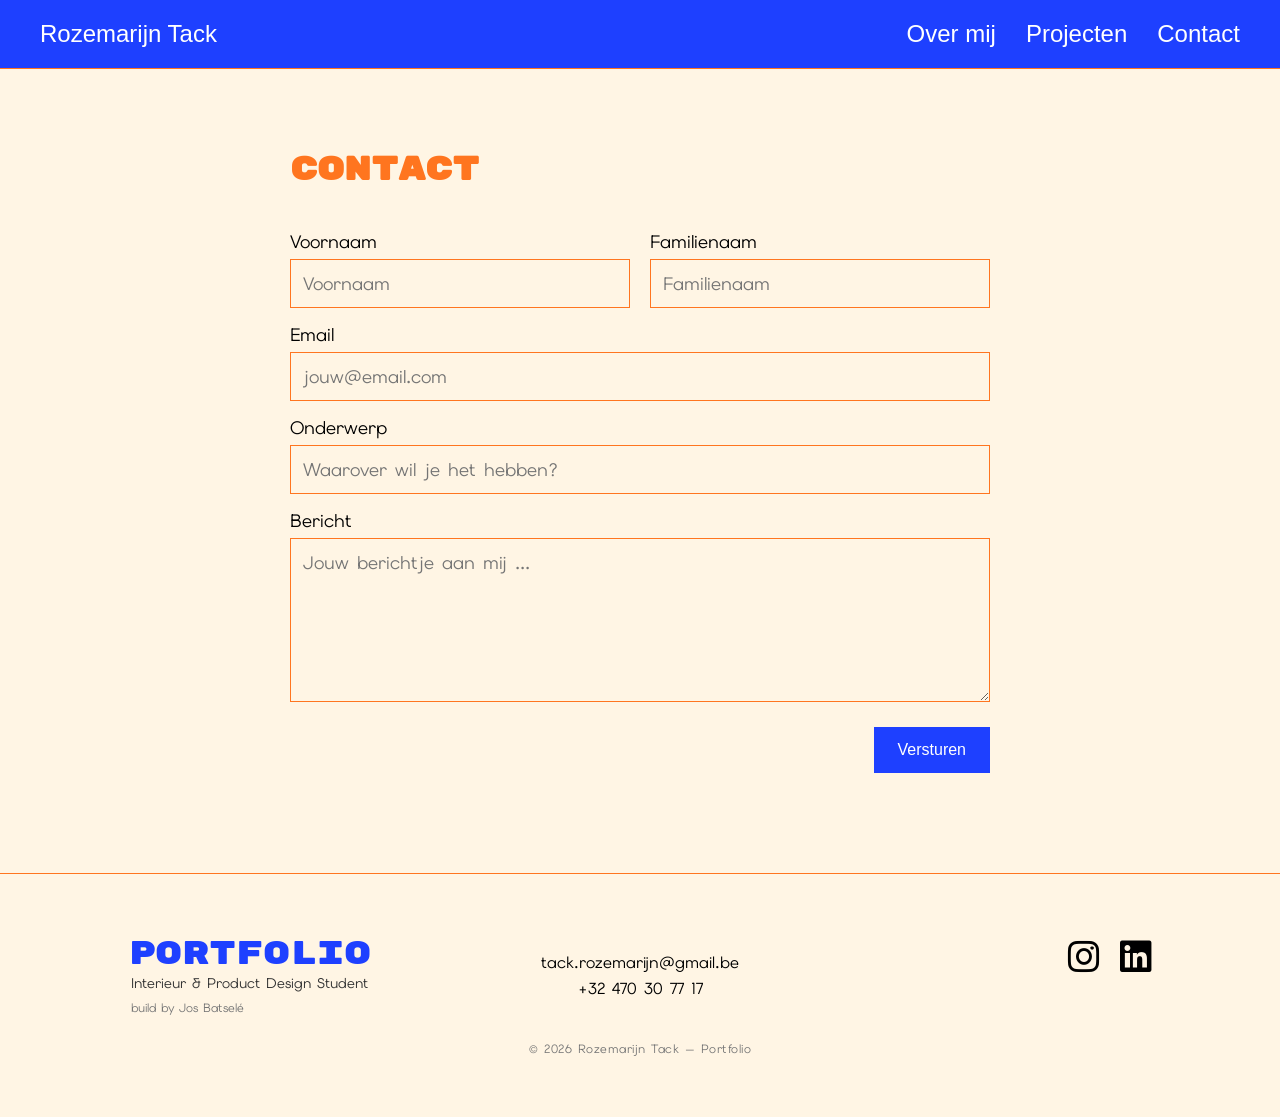
==== contact/index.html @ 30d370f1 "initial website" ====
<!doctype html>
<html lang="en">
  <head>
    <meta charset="UTF-8" />
    <meta name="viewport" content="width=device-width, initial-scale=1.0" />
    <title>Rozemarijn Tack - Portfolio</title>
    <link rel="stylesheet" href="/css/global.css" />
    <link rel="stylesheet" href="/css/contact.css" />

    <link rel="icon" href="/images/icon/Website Icon.png" type="image/png" />

    <!-- Fonts -->
    <link
      href="https://fonts.googleapis.com/css2?family=Rubik+Mono+One&display=swap"
      rel="stylesheet"
    />
    <link
      href="https://fonts.googleapis.com/css2?family=Elms+Sans&display=swap"
      rel="stylesheet"
    />

    <!----- Icons ----->
    <link
      rel="stylesheet"
      href="https://cdnjs.cloudflare.com/ajax/libs/font-awesome/6.5.0/css/all.min.css"
    />
    <link rel="icon" href="/images/icon/Website Icon.png" type="image/png" />
  </head>

  <body>
    <!----- Navigation ----->
    <nav class="contact-navbar">
      <div class="contact-logo"><a href="/index.html">Rozemarijn Tack</a></div>
      <ul class="contact-nav-links">
        <li><a href="/index.html#about">Over mij</a></li>
        <li><a href="/index.html#projects">Projecten</a></li>
        <li><a href="/contact/">Contact</a></li>
      </ul>
    </nav>

    <!-- Contact Section -->
    <section class="contact">
      <div class="contact-container">
        <h1>Contact</h1>

        <form
          class="contact-form"
          action="https://formspree.io/f/mnjoebre"
          method="POST"
        >
          <div class="form-row">
            <div class="form-group">
              <label>Voornaam</label>
              <input
                type="text"
                name="voornaam"
                placeholder="Voornaam"
                required
              />
            </div>

            <div class="form-group">
              <label>Familienaam</label>
              <input
                type="text"
                name="familienaam"
                placeholder="Familienaam"
                required
              />
            </div>
          </div>

          <div class="form-group">
            <label>Email</label>
            <input
              type="email"
              name="email"
              placeholder="jouw@email.com"
              required
            />
          </div>

          <div class="form-group">
            <label>Onderwerp</label>
            <input
              type="text"
              name="subject"
              placeholder="Waarover wil je het hebben?"
            />
          </div>

          <div class="form-group">
            <label>Bericht</label>
            <textarea
              name="message"
              rows="6"
              placeholder="Jouw berichtje aan mij ..."
              required
            ></textarea>
          </div>

          <button type="submit" class="contact-button">Versturen</button>
        </form>
      </div>
    </section>
  </body>

  <footer class="footer">
    <div class="footer-container">
      <div class="footer-top">
        <div class="footer-left">
          <p class="footer-title">Portfolio</p>
          <p class="footer-subtitle">Interieur & Product Design Student</p>
          <p class="footer-credits">build by <a href="">Jos Batselé</a></p>
        </div>

        <div class="footer-center">
          <p>
            <a href="mailto:tack.rozemarijn@gmail.com">
              tack.rozemarijn@gmail.be
            </a>
          </p>
          <p><a href="tel:+32470307717">+32 470 30 77 17</a></p>
        </div>

        <div class="footer-right">
          <a
            href="https://www.instagram.com/loumi_designstudio/"
            target="_blank"
            class="icon"
          >
            <i class="fa-brands fa-instagram"></i>
          </a>
          <a href="https://www.linkedin.com/" target="_blank" class="icon">
            <i class="fa-brands fa-linkedin"></i>
          </a>
        </div>
      </div>

      <div class="footer-bottom">
        <p class="footer-copyright">© 2026 Rozemarijn Tack — Portfolio</p>
      </div>
    </div>
  </footer>
</html>
---- css/global.css ----
/* ======= RESET ======= */
* {
  margin: 0;
  padding: 0;
  box-sizing: border-box;
}

/* ======= BODY ======= */

body {
  font-family: "Elms Sans", sans-serif;
  background-color: #fff5e4;
  color: black;
  padding-top: 80px;
  /* -ms-overflow-style: none; */
}

/* ======= SCROLL ======= */

html {
  scroll-behavior: smooth;
  scroll-padding-top: 140px;
}

::-webkit-scrollbar {
  width: 6px;
  /* width: 0px;
  background: transparent; */
}

::-webkit-scrollbar-track {
  background: #fff5e4;
}

::-webkit-scrollbar-thumb {
  background: #1e40ff;
  border-radius: 10px;
}

/* ======= NAVBAR ======= */

.navbar {
  display: flex;
  justify-content: space-between;
  align-items: center;
  padding: 20px 40px;
  border-bottom: 1px solid #ff751f;
  position: fixed;
  top: 0;
  left: 0;
  right: 0;
  width: auto;
  background: #fff5e4;
  z-index: 1000;
  transition: 0.1s;
}

.logo a {
  text-decoration: none;
  color: black;
  font-size: 24px;
  font-family: Arial, Helvetica, sans-serif;
}

.nav-links {
  list-style: none;
  display: flex;
  gap: 30px;
}

.nav-links a {
  text-decoration: none;
  color: black;
  font-size: 24px;
  font-family: Arial, Helvetica, sans-serif;
}

.nav-links a:hover {
  color: #1e40ff;
}

.navbar.scrolled {
  background-color: #1e40ff;
  border-bottom: 1px solid rgba(255, 255, 255, 0.2);
}

.navbar.scrolled .logo a,
.navbar.scrolled .nav-links a {
  color: white;
}

.navbar.scrolled .menu-toggle span {
  background: white;
}

.menu-toggle {
  display: none;
  flex-direction: column;
  cursor: pointer;
  gap: 5px;
  margin-left: auto;
}

.menu-toggle span {
  width: 25px;
  height: 3px;
  background: black;
  display: block;
  transition: 0.1s;
}

@media (max-width: 768px) {

  .navbar {
    flex-direction: row;
    justify-content: space-between;
    align-items: center;
  }

  .menu-toggle {
    display: flex;
    margin-left: auto; 
  }

  .nav-links {
    position: absolute;
    top: 100%;
    left: 0;
    right: 0;

    display: flex;
    flex-direction: column;
    align-items: flex-end;

    gap: 15px;
    padding: 20px 40px;

    background: inherit;

    opacity: 0;
    transform: translateY(-8px);
    visibility: hidden;
    pointer-events: none;

    transition: 0.1s ease;
    border-bottom: 1px solid #ff751f;
  }

  .nav-links.active {
    opacity: 1;
    transform: translateY(0);
    visibility: visible;
    pointer-events: auto;
  }

  .nav-links li {
    width: 100%;
    display: flex;
    justify-content: flex-end; 
  }

  .nav-links a {
    text-align: right;
  }

  .navbar.scrolled .nav-links {
    background: #1e40ff;
  }
}

/* ======= TITLES ======= */

.section-title {
  font-family: "Rubik Mono One", monospace;
  font-size: 32px;
  color: #ff751f;
  margin-bottom: 40px;
  transition: color 0.3s ease;
}

.section-title:hover {
  color: #1e40ff;
}

.sub-title {
  font-size: 24px;
  color: #ff751f;
  margin-bottom: 15px;
}

.bold-text {
  color: #ff751f;
  font-weight: bold;
}

.image-credit {
  font-size: 12px;
  color: #777;
  margin-top: 6px;
  line-height: 1.6;
}

/* ======= FOOTER ======= */

.footer {
  border-top: 1px solid #ff751f;
  margin-top: 100px;
  padding: 60px 0;
}

.footer-container {
  width: 80%;
  margin: 0 auto;
}

.footer-top {
  display: grid;
  grid-template-columns: 1fr auto 1fr;
  align-items: start;
}

.footer-left {
  text-align: left;
}

.footer-center {
  display: flex;
  flex-direction: column;
  align-items: center;
  text-align: center;
  justify-content: flex-start; /* ✅ align to top */
  line-height: 1.6;
  margin-top: 16px; /* ❌ remove manual offset */
}

.footer-right {
  display: flex;
  justify-content: flex-end;
  align-items: flex-start; /* ✅ align to top */
  text-align: right;
  gap: 20px;
}

.footer-title {
  font-family: "Rubik Mono One", monospace;
  font-size: 32px;
  color: #1e40ff;
}

.footer-subtitle {
  font-size: 14px;
  margin-left: 3px;
  color: #333;
}

.footer-credits {
  text-align: left;
  font-size: 12px;
  margin: 8px 0px 0px 3px;
  color: #777;
}

.footer-credits a {
  text-decoration: none;
  color: #777; 
}

.footer-credits a:hover {
  color: #1e40ff;
  font-weight: 700;
}

.footer-center a {
  text-decoration: none;
  color: black;
}

.footer-center a:hover {
  color: #1e40ff;
}

.footer-right .icon {
  font-size: 36px;
  color: black;
}

.footer-right .icon:hover {
  color: #1e40ff;
}

.footer-bottom {
  text-align: center;
  margin-top: 25px;
}

.footer-copyright {
  font-size: 12px;
  color: #777;
  letter-spacing: 0.5px;
}

@media (max-width: 768px) {
  .footer-top {
    grid-template-columns: 1fr;
    text-align: center;
    gap: 20px;
  }

  .footer-left,
  .footer-center,
  .footer-right {
    justify-content: center;
    align-items: center;
    text-align: center;
  }

  .footer-right {
    justify-content: center;
  }
}
---- css/contact.css ----
* {
  margin: 0;
  padding: 0;
  box-sizing: border-box;
}

/* ----- Base ----- */
body {
  min-height: 100vh;
  font-family: "Elms Sans", sans-serif;
  background-color: #fff5e4;
  color: black;
  padding-top: 50px;
}

html, body {
  overflow-x: hidden;
}

/* ----- Navbar ----- */
.contact-navbar {
  display: flex;
  justify-content: space-between;
  align-items: center;
  padding: 20px 40px;
  border-bottom: 1px solid #ff751f;
  position: fixed;
  top: 0;
  left: 0;
  width: 100%;
  background: #1e40ff;
  z-index: 1000;
}

.contact-logo a {
  text-decoration: none;
  color: white;
  font-size: 24px;
  font-family: Arial, Helvetica, sans-serif;
}

.contact-nav-links {
  list-style: none;
  display: flex;
  gap: 30px;
}

.contact-nav-links a {
  text-decoration: none;
  color: white;
  font-family: Arial, Helvetica, sans-serif;
  font-size: 24px;
}

/* ----- Contact Section ----- */
.contact {
  width: 80%;
  margin: 100px auto 0 auto;
}

.contact-container {
  max-width: 700px;
  margin: 30px auto;
}

/* Title */
.contact h1 {
  font-family: "Rubik Mono One", monospace;
  font-size: 32px;
  color: #ff751f;
  margin-bottom: 40px;
  text-align: left;
}

/* ----- Form ----- */
.contact-form {
  display: flex;
  flex-direction: column;
  gap: 15px;
}

/* First row (2 columns) */
.form-row {
  display: flex;
  gap: 20px;
}

/* Input groups */
.form-group {
  display: flex;
  flex-direction: column;
  width: 100%;
}

.form-group label {
  margin-bottom: 6px;
  font-size: 18px;
}

/* Inputs */
.form-group input,
.form-group textarea {
  padding: 12px;
  border: 1px solid #ff751f;
  background: transparent;
  font-family: "Elms Sans", sans-serif;
  font-size: 18px;
}

/* Button */
.contact-button {
  align-self: flex-end;
  padding: 14px 24px;
  background: #1e40ff;
  color: white;
  border: none;
  cursor: pointer;
  font-size: 16px;
  margin-top: 10px;
  transition: 0.3s ease;
}

.contact-button:hover {
  background: #ff751f;
}

/* ----- Mobile ----- */
@media (max-width: 768px) {
  
  .contact {
    width: 90%;
  }
  
  .form-row {
    flex-direction: column;
  }

  .contact-nav-links {
    display: none; 
  }
  
}
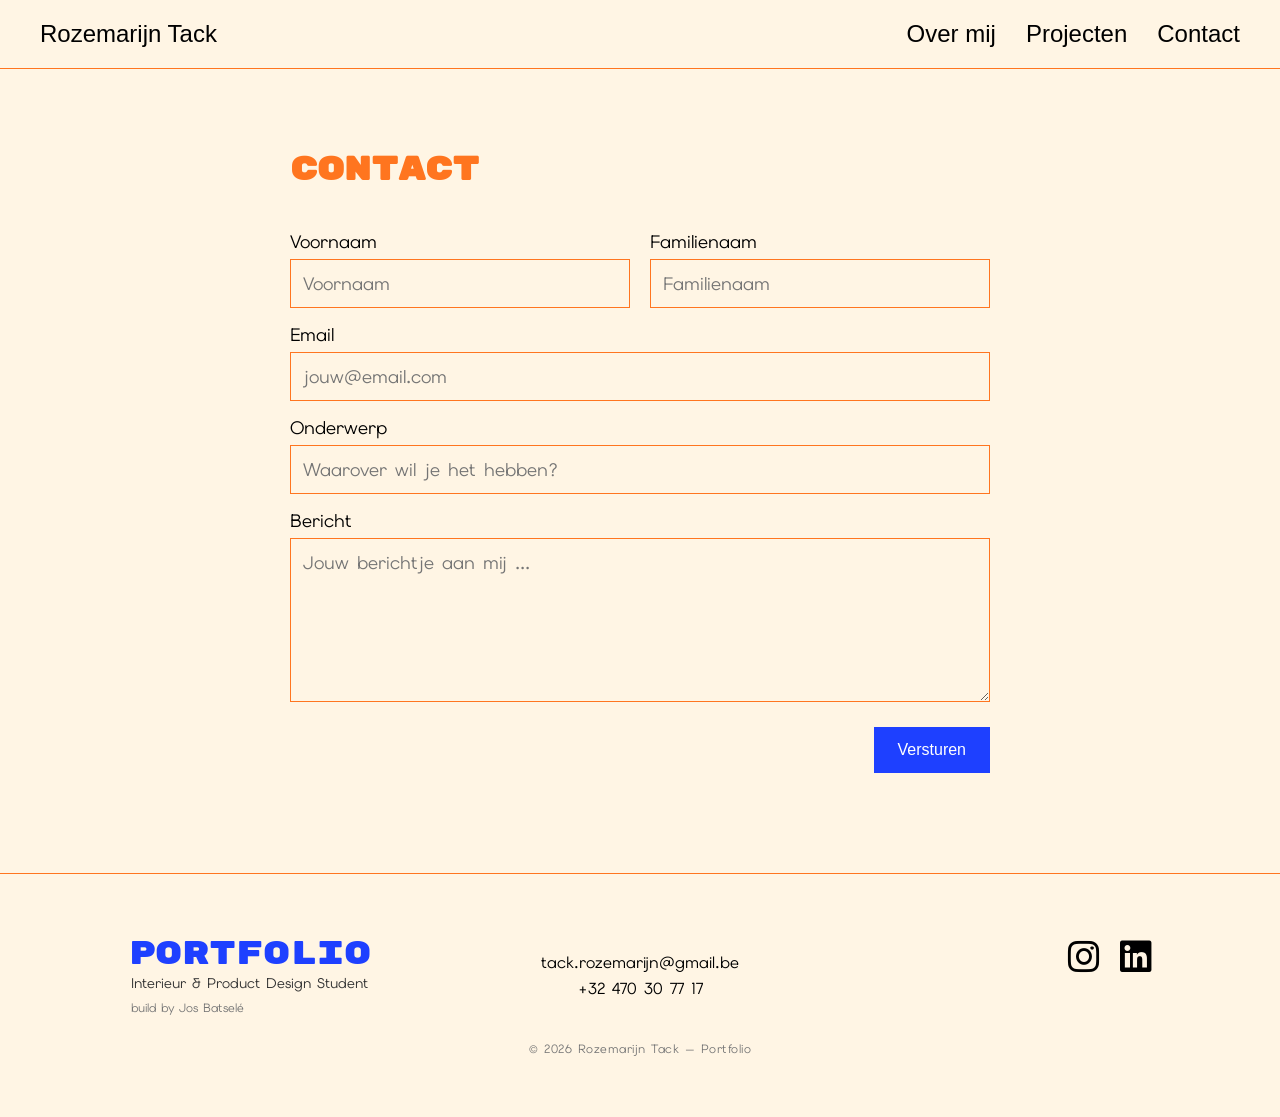
==== commit c439e5c4: "structural fixes 01" ====
--- a/contact/index.html
+++ b/contact/index.html
@@ -28,13 +28,21 @@
   </head>
 
   <body>
+    
     <!----- Navigation ----->
-    <nav class="contact-navbar">
-      <div class="contact-logo"><a href="/index.html">Rozemarijn Tack</a></div>
-      <ul class="contact-nav-links">
-        <li><a href="/index.html#about">Over mij</a></li>
-        <li><a href="/index.html#projects">Projecten</a></li>
-        <li><a href="/contact/">Contact</a></li>
+    <nav class="navbar">
+      <div class="logo"><a href="/">Rozemarijn Tack</a></div>
+
+      <div class="menu-toggle">
+        <span></span>
+        <span></span>
+        <span></span>
+      </div>
+
+      <ul class="nav-links">
+        <li><a href="/#about">Over mij</a></li>
+        <li><a href="/#projects">Projecten</a></li>
+        <li><a href="/contact">Contact</a></li>
       </ul>
     </nav>
 
@@ -103,9 +111,11 @@
         </form>
       </div>
     </section>
+  
   </body>
 
   <footer class="footer">
+
     <div class="footer-container">
       <div class="footer-top">
         <div class="footer-left">
@@ -141,5 +151,42 @@
         <p class="footer-copyright">© 2026 Rozemarijn Tack — Portfolio</p>
       </div>
     </div>
+
   </footer>
+
+  <script>
+
+    window.addEventListener("scroll", function () {
+      const navbar = document.querySelector(".navbar");
+
+      if (window.scrollY > 50) {
+        navbar.classList.add("scrolled");
+      } else {
+        navbar.classList.remove("scrolled");
+      }
+    });
+
+    const toggle = document.querySelector(".menu-toggle");
+    const navLinks = document.querySelector(".nav-links");
+
+    toggle.addEventListener("click", () => {
+      navLinks.classList.toggle("active");
+    });
+
+    let lastScrollY = window.scrollY;
+
+    window.addEventListener("scroll", () => {
+      const currentScrollY = window.scrollY;
+
+      if (Math.abs(currentScrollY - lastScrollY) > 5) {
+        if (navLinks.classList.contains("active")) {
+          navLinks.classList.remove("active");
+        }
+      }
+
+      lastScrollY = currentScrollY;
+    });
+
+  </script>
+
 </html>
--- a/css/global.css
+++ b/css/global.css
@@ -300,21 +300,25 @@
 }
 
 @media (max-width: 768px) {
+
   .footer-top {
     grid-template-columns: 1fr;
+    gap: 25px;
+
     text-align: center;
-    gap: 20px;
   }
 
   .footer-left,
   .footer-center,
   .footer-right {
+    display: flex;
+    flex-direction: column;
+    align-items: center;
     justify-content: center;
-    align-items: center;
-    text-align: center;
   }
 
   .footer-right {
+    flex-direction: row;
     justify-content: center;
   }
 }
